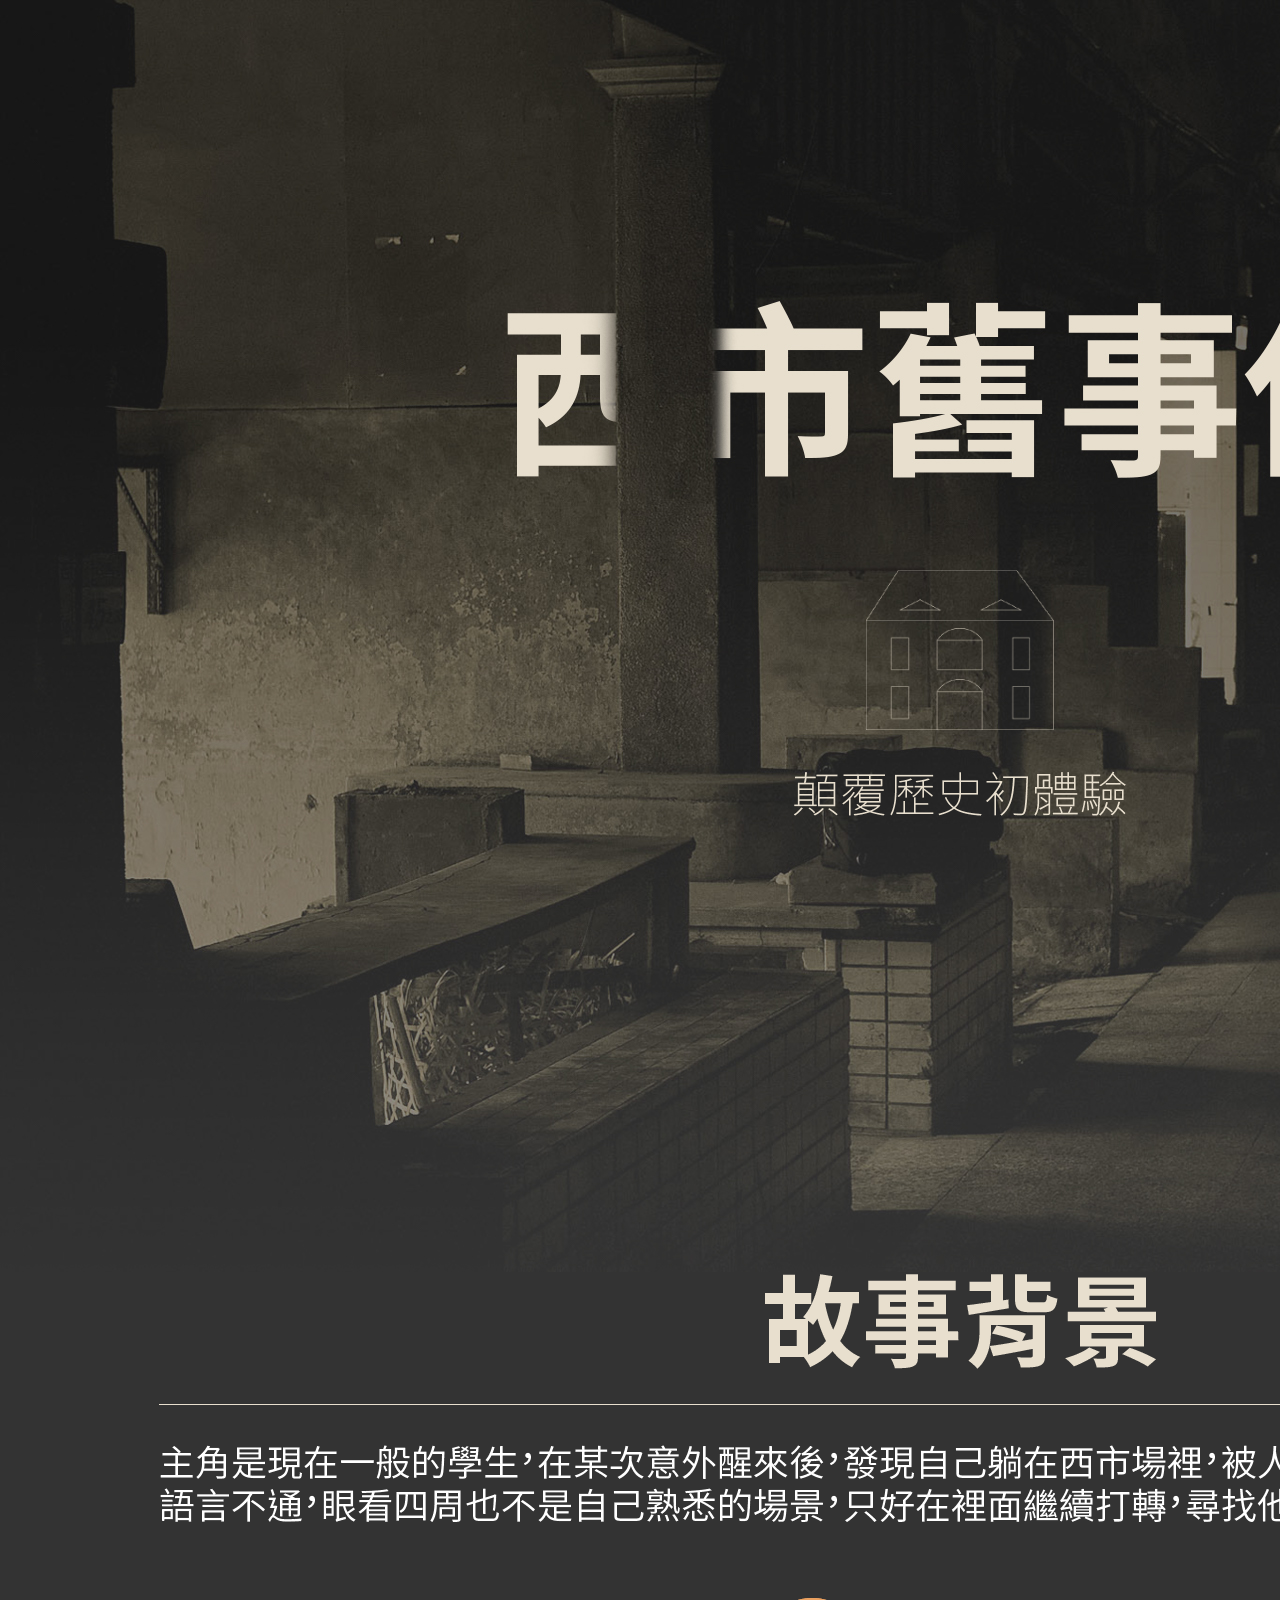
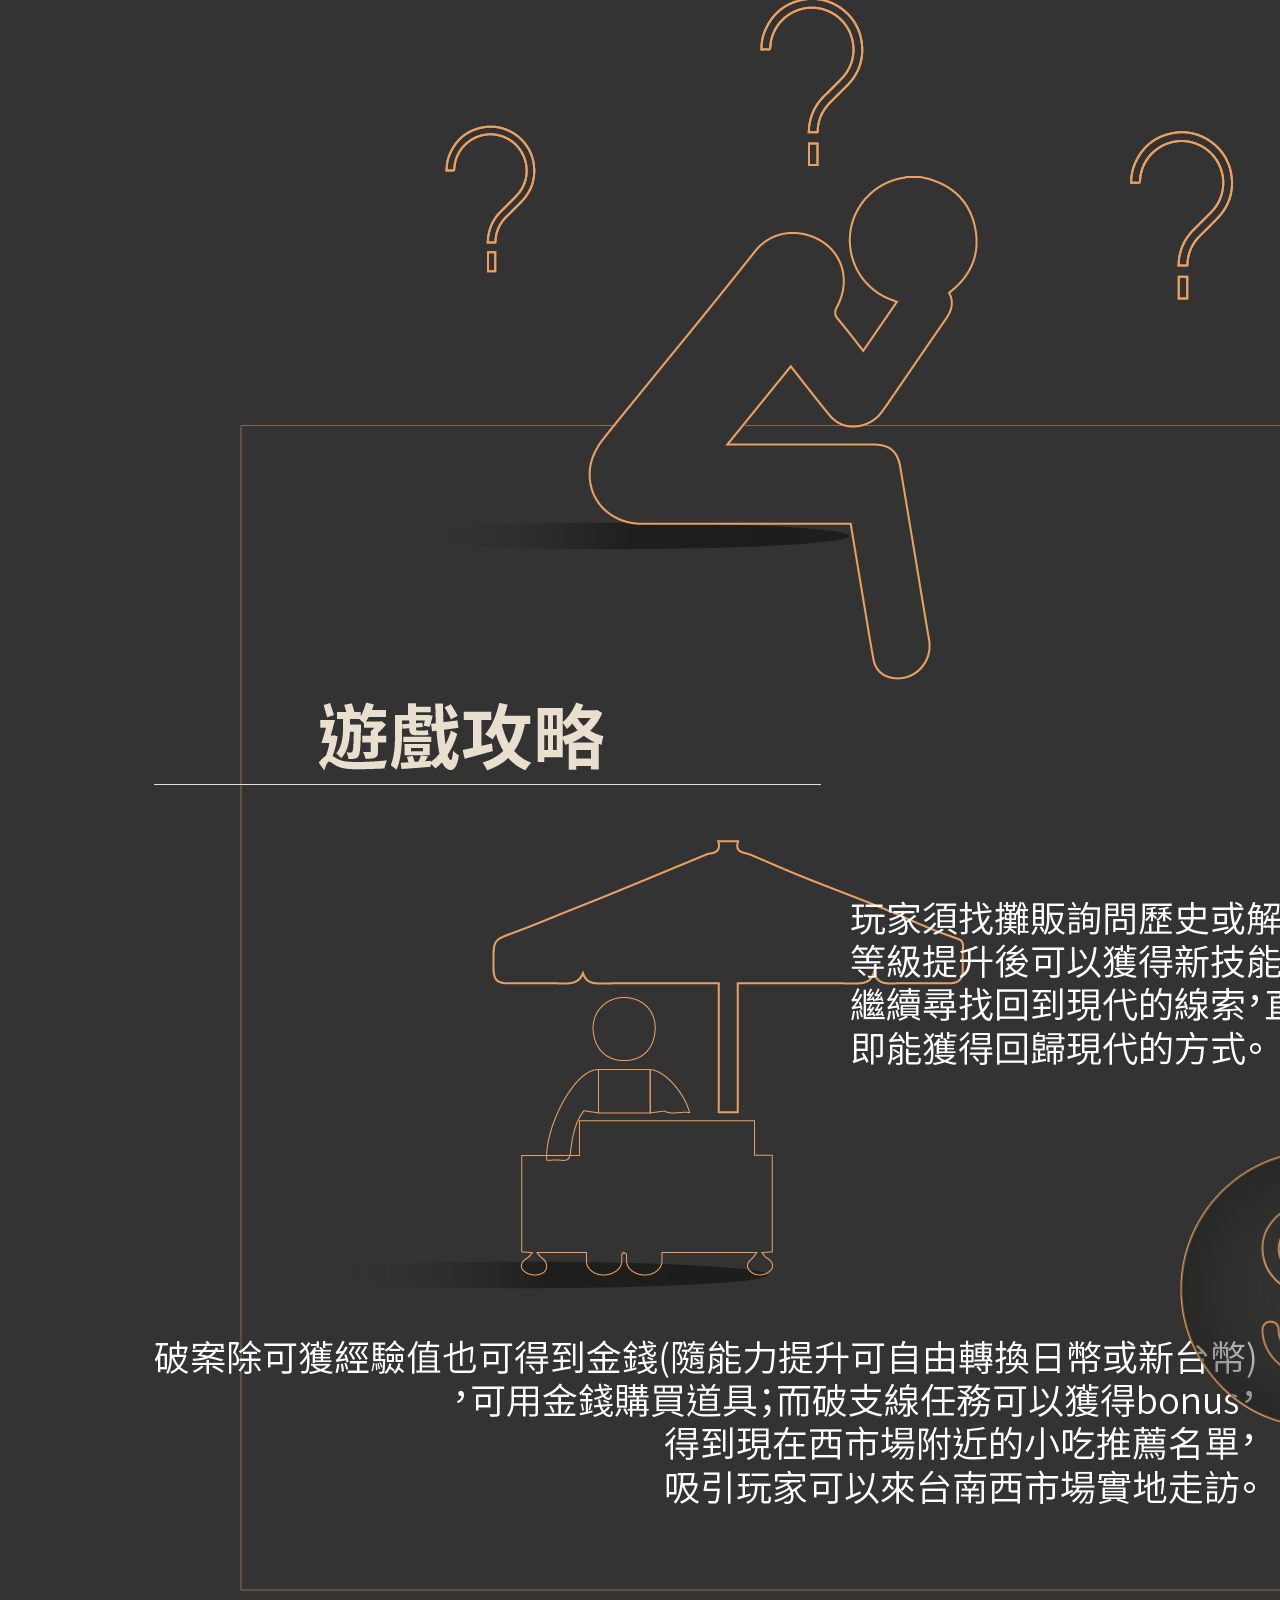
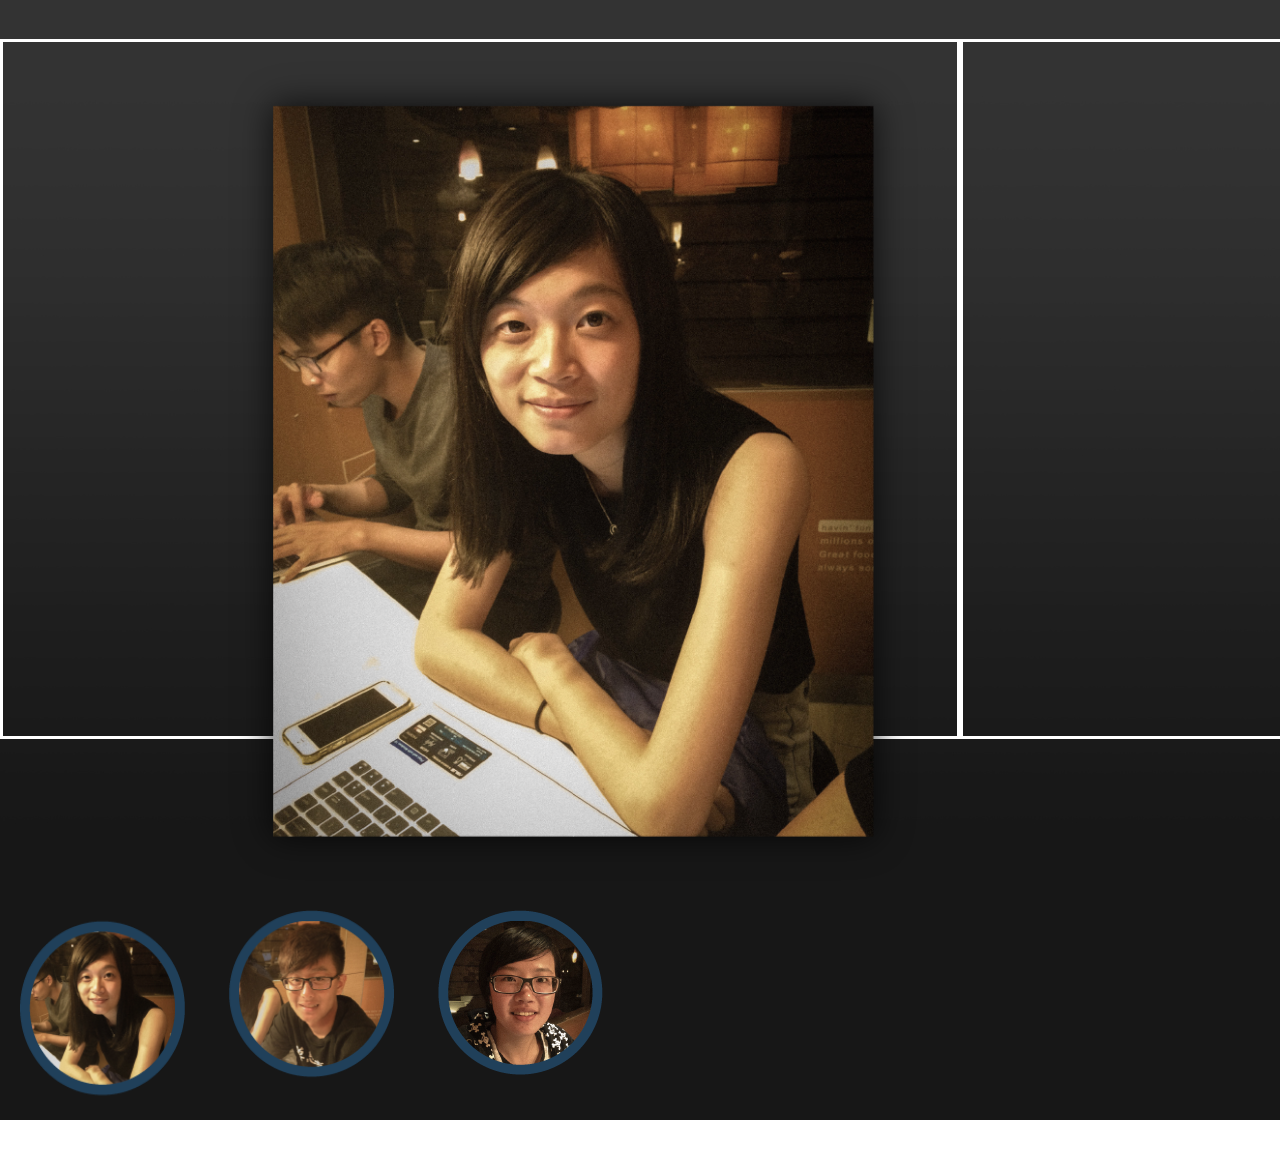
==== index.html @ c97b754c "Added files via upload" ====
<!DOCTYPE html>
<html>
	<head>
		<link href = "index.css" rel = "stylesheet" type="text/css"/>
		<link rel="stylesheet" href="https://maxcdn.bootstrapcdn.com/bootstrap/3.3.6/css/bootstrap.min.css"/>
		<meta charset="UTF-8">
	</head>
	<body>
	
	<div class="bg">
		<div id="icon">
			<div class="center">
				<img src="Pictures/1.png"/>
				<img src="Pictures/2.png"/>
			</div>
		</div>
		<div id="history">
			<div class="center">
				<img src="Pictures/3.png"/>
				<img id="question"src="Pictures/4.png"/>
			</div>
		</div>
		<div id="box">
			<img src="Pictures/5.png"/>
		</div>
		<div id="gameplan">
			<div>
				<img id="move1" src="Pictures/8.png"/>
				<img id="move2" src="Pictures/10.png"/>
				<img class="one" src="Pictures/6.png"/>
				<img id="two" src="Pictures/7.png"/>
				<img class="one" src="Pictures/11.png"/>
				
			</div>
		</div>
		
		<div id="infopic">
			<img src="Pictures/13.png"/>
		</div>
		<div id="info">
		</div>
		
		<div class="footer">
			<img src="Pictures/14-1.png"/>
			<img src="Pictures/14-2.png"/>
			<img src="Pictures/14-3.png"/>
			
		</div>
		
	</div>
	
	</body>
	
</html>
---- index.css ----
body{	
	height: 100%;
}


.bg{
	height: 4320px;
	display: inline-block;
	width: 1920px;
	background-image: url("Pictures/background.jpg");
	background-position: center;
	background-repeat: no-repeat;
	position: relative;
}

#icon{
	position: relative;
	top: 550px;
}
#icon div{
	height: 200px;
}
.center img{
	max-height: 100%;
	max-width: 100%;
	display: block;
	margin: auto;
	padding: 20px 0;
}
#question{
	margin-left: 370px;
}
#history{
	position: relative;
	top: 1050px;
}

#box{
	position: absolute;
	
	top: 2025px;
	left: 240px;
}
#box img{
	width: 100%;
	top: 1200px;
}

#gameplan{
	position: relative;
	width: 100%;
	top: 1050px;
}
#gameplan div img{
	max-height: 100%;
	max-width: 100%;
	
}
.one{
	padding:0;
	margin-left: 8%;
	display: block;
}
#two{
	//position: absolute;
	//top: 10px;
	padding-bottom: 50px;
	margin-left: 15%;
	display: block;
}
#move1{
	position: absolute;
	top: 200px;
	left: 850px;
}
#move2{
	position: absolute;
	top: 450px;
	left: 1180px;
}

#infopic{
	border: solid white;
	float: left;
	position: relative;
	top: 1150px;
	height: 700px;
	width: 50%;
}

#infopic img{
	float: right;
	height: 900px;
}

#info{
	border: solid white;
	float: right;
	position: relative;
	top: 1150px;
	height: 700px;
	width: 50%;
}
.footer{
	position: absolute;
	bottom: 0;
	text-align: justify;
	height: 230px;
	-ms-text-justify: distribute-all-lines;
    text-justify: distribute-all-lines;
	
}
.footer img{
	height: 230px;
	width:165px;
	vertical-align: top;
	display: inline-block;
	*display: inline;
	zoom: 1;
	margin: 20px;
	
}
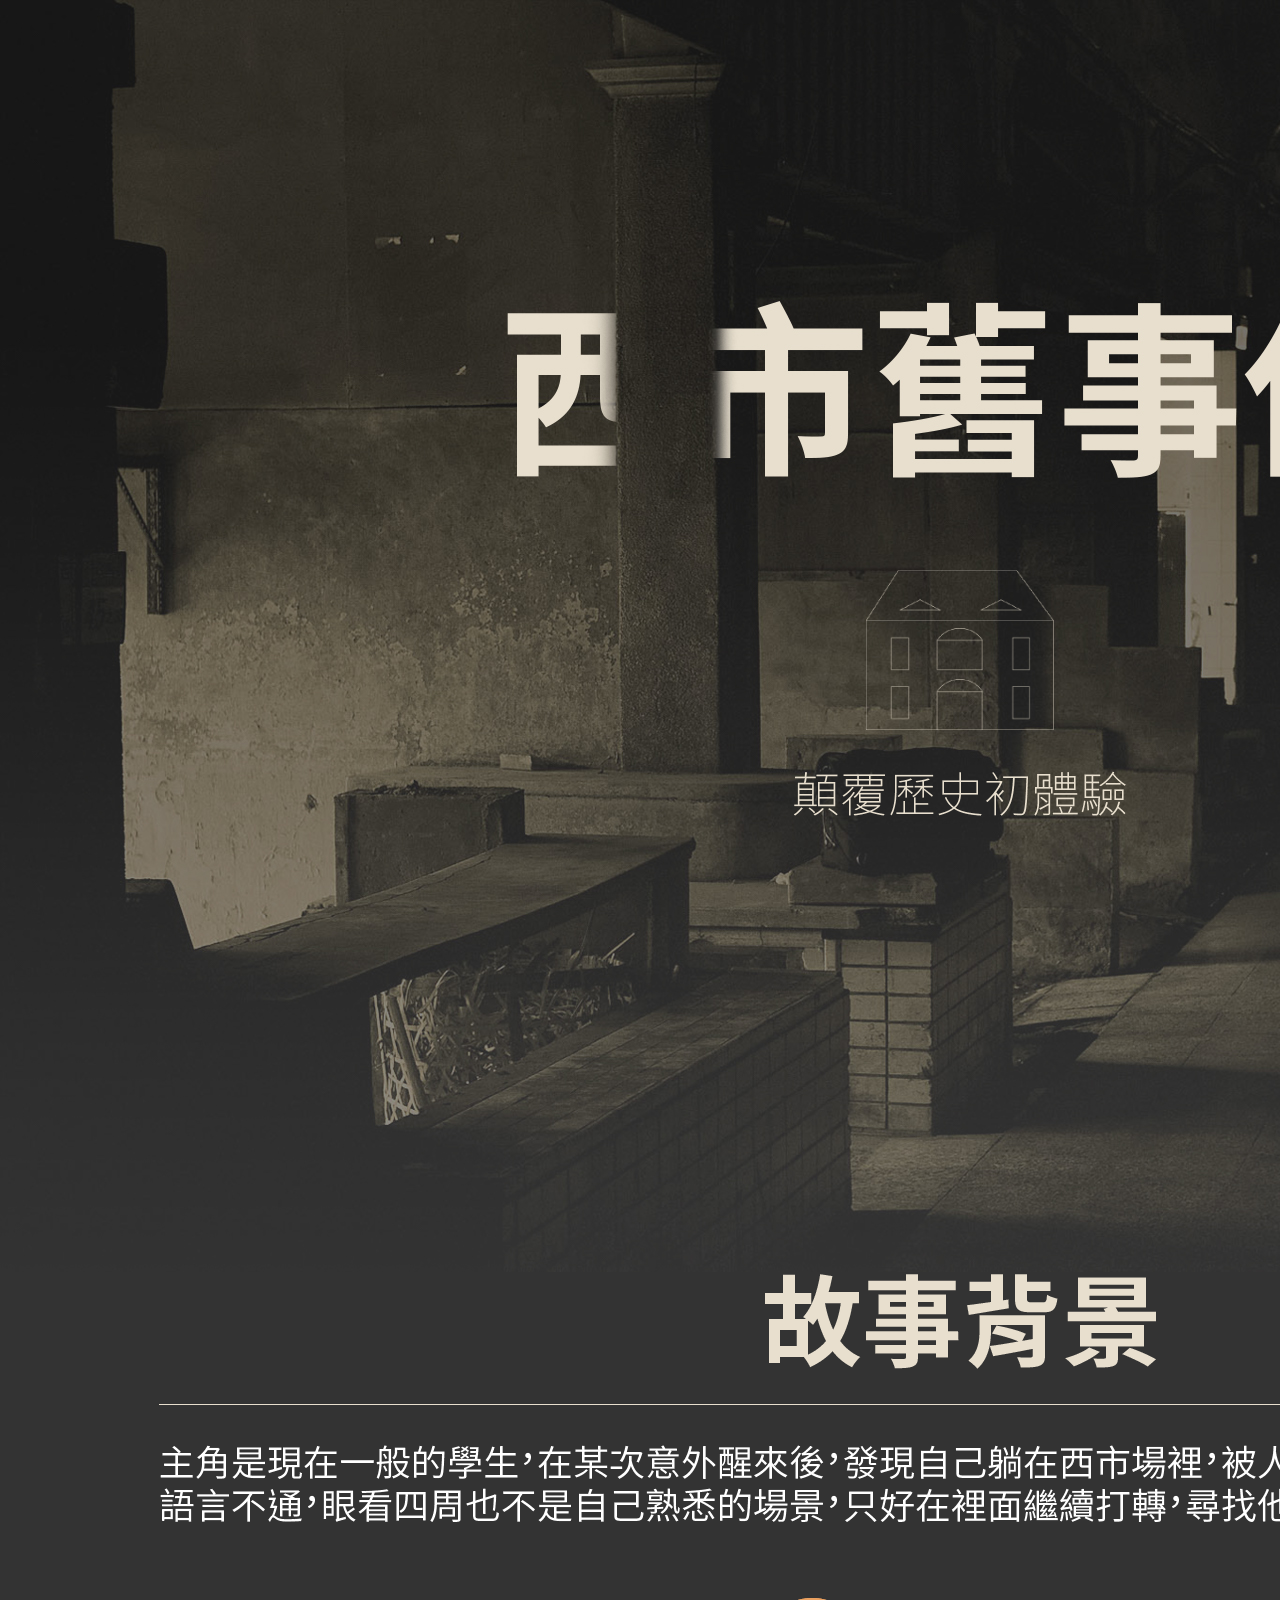
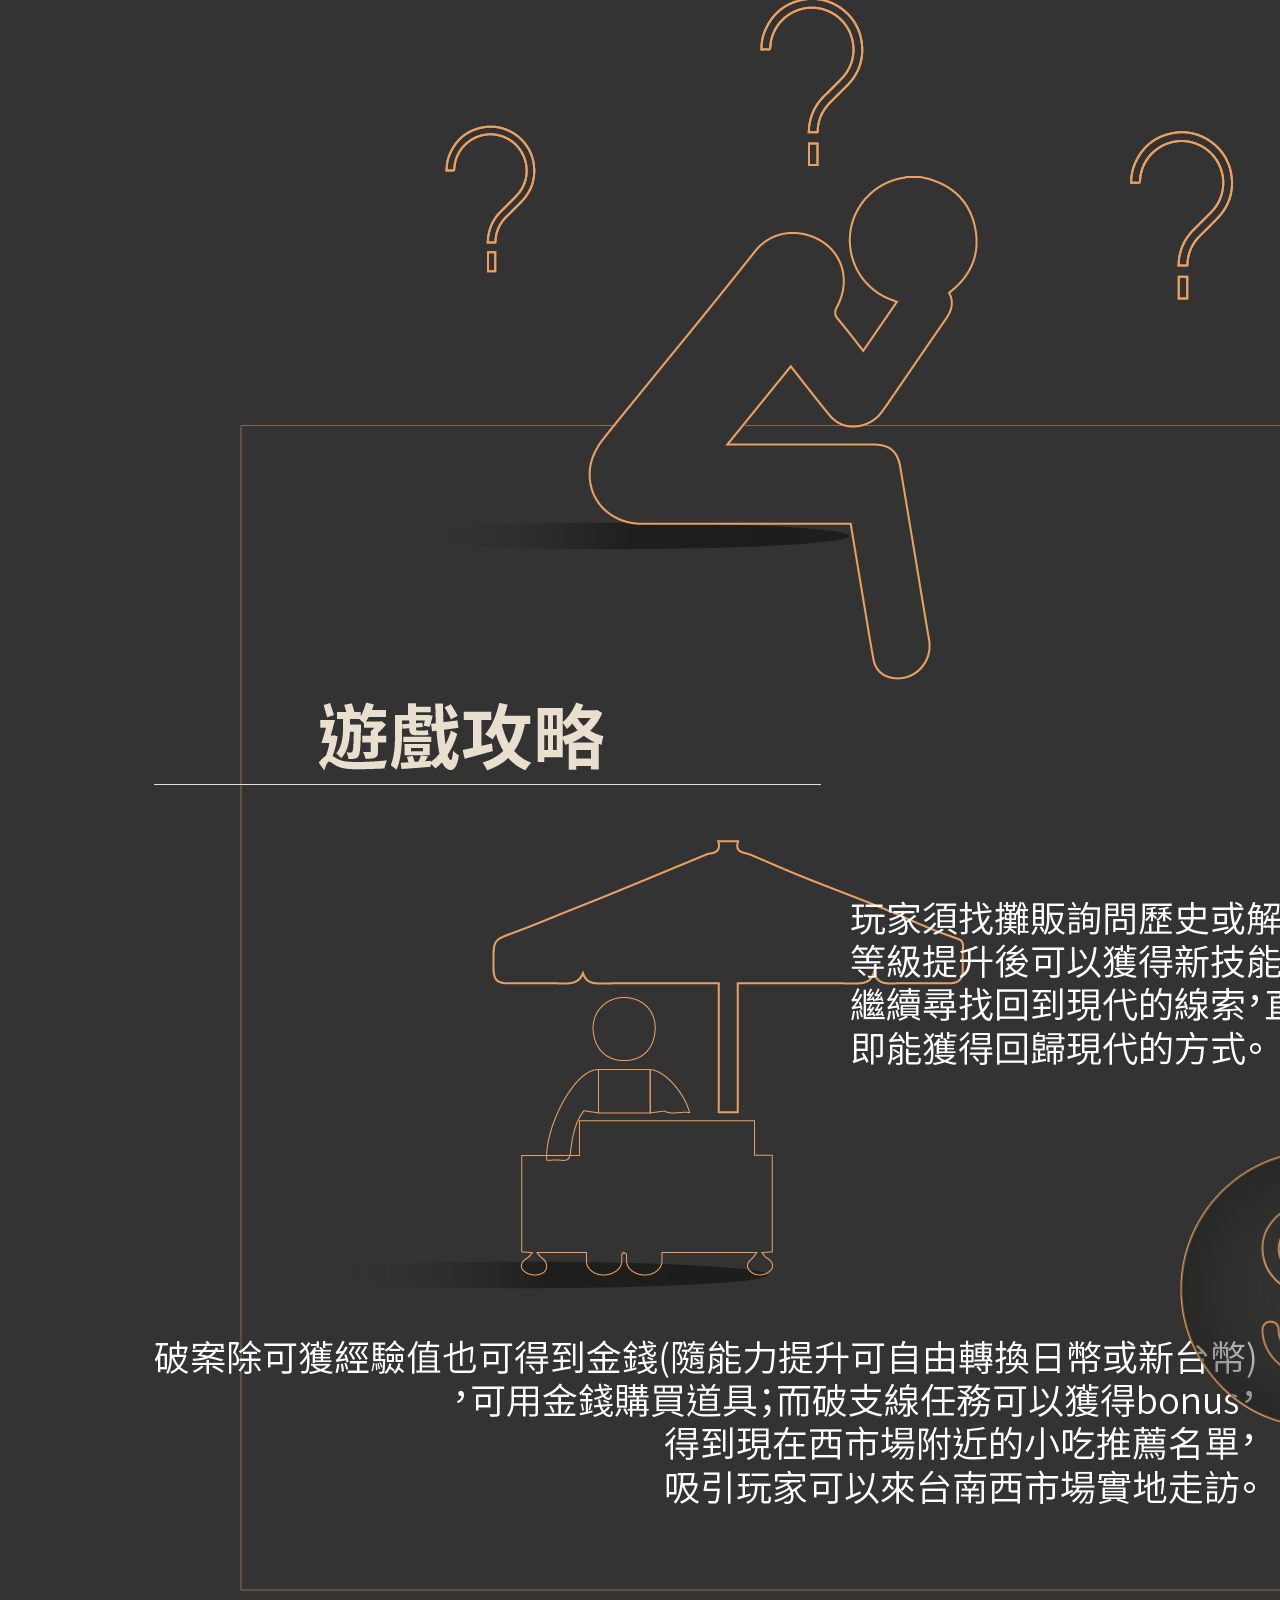
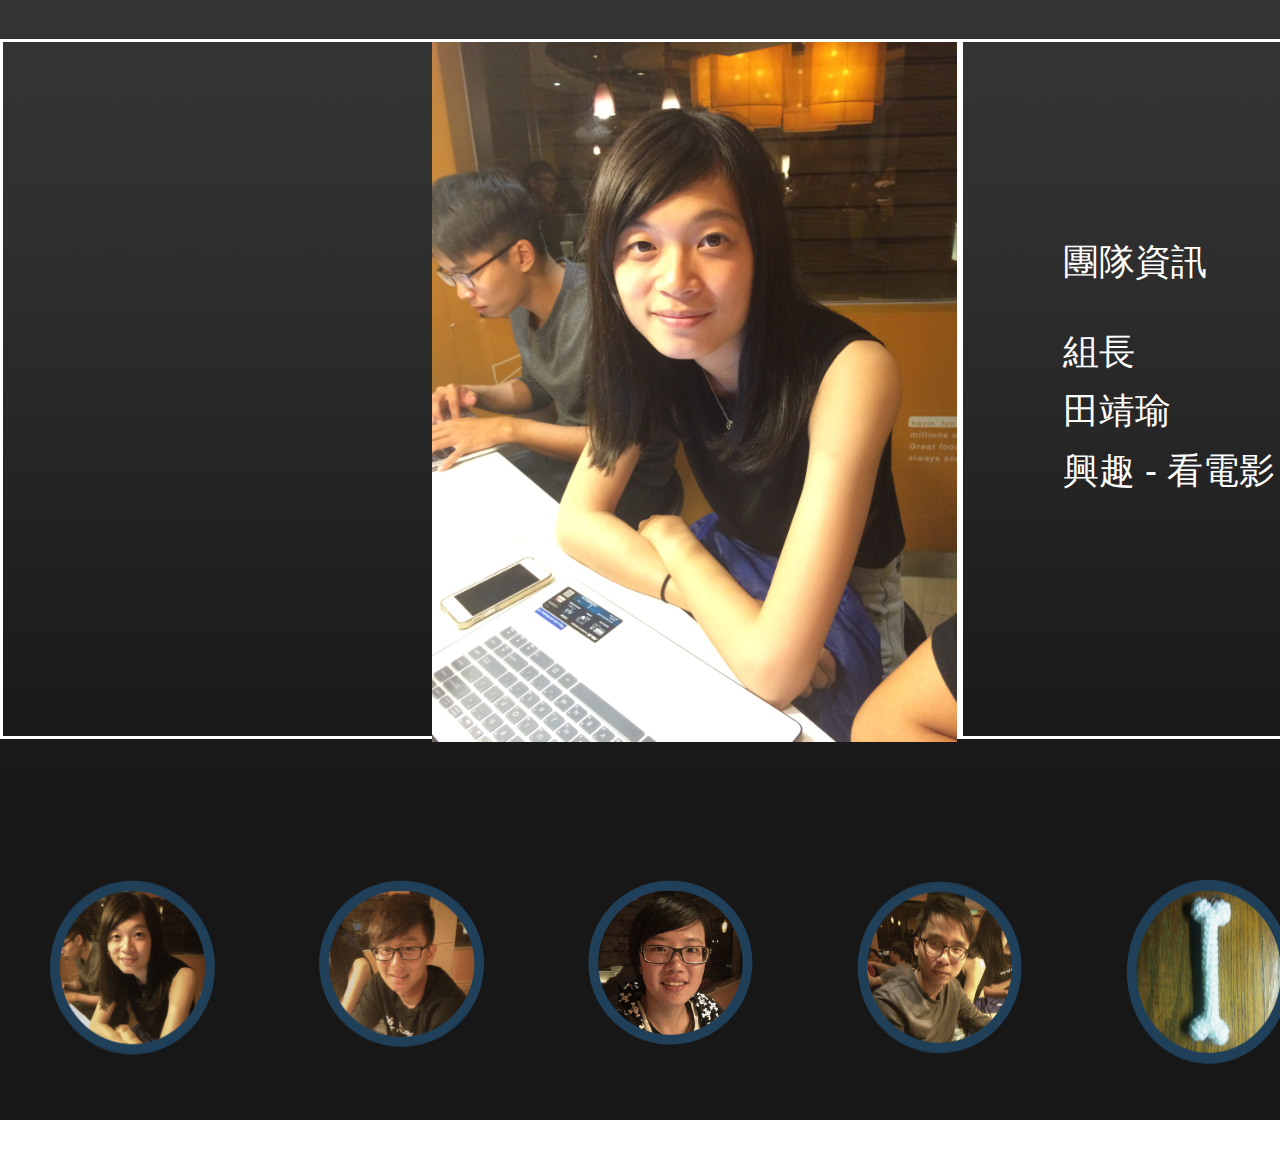
==== commit 3225327f: "Version 1.1" ====
--- a/index.html
+++ b/index.html
@@ -3,6 +3,8 @@
 	<head>
 		<link href = "index.css" rel = "stylesheet" type="text/css"/>
 		<link rel="stylesheet" href="https://maxcdn.bootstrapcdn.com/bootstrap/3.3.6/css/bootstrap.min.css"/>
+		<script src="jquery-2.2.1.min.js"></script>
+		<script type="text/javascript" src="index.js"></script>
 		<meta charset="UTF-8">
 	</head>
 	<body>
@@ -35,16 +37,28 @@
 		</div>
 		
 		<div id="infopic">
-			<img src="Pictures/13.png"/>
+			<img id="pic" src="Pictures/x1.jpeg"/>
 		</div>
 		<div id="info">
+			<div id="top">
+				<h1>團隊資訊</h1>
+			</div>
+			<div id="bot">
+				<h1>組長</h1>
+				<h1>田靖瑜</h1>
+				<h1>興趣 - 看電影</h1>
+			</div>
+			
 		</div>
 		
 		<div class="footer">
-			<img src="Pictures/14-1.png"/>
-			<img src="Pictures/14-2.png"/>
-			<img src="Pictures/14-3.png"/>
-			
+			<img id="p1" src="Pictures/14-1.png"/>
+			<img id="p2" src="Pictures/14-2.png"/>
+			<img id="p3" src="Pictures/14-3.png"/>
+			<img id="p4" src="Pictures/14-4.png"/>
+			<img id="p5" src="Pictures/14-5.png"/>
+			<img id="p6" src="Pictures/14-6.png"/>
+			<img id="p7" src="Pictures/14-7.png"/>
 		</div>
 		
 	</div>
--- a/index.css
+++ b/index.css
@@ -90,7 +90,9 @@
 
 #infopic img{
 	float: right;
-	height: 900px;
+	height: 700px;
+	width: auto;
+	
 }
 
 #info{
@@ -100,15 +102,27 @@
 	top: 1150px;
 	height: 700px;
 	width: 50%;
+	color: white;
 }
+
+#top{
+	margin-top: 200px;
+	margin-left: 100px;
+	font-size: 200%;
+}
+
+#bot{
+	margin-top: 50px;
+	margin-left: 100px;
+}
+
+
 .footer{
 	position: absolute;
 	bottom: 0;
 	text-align: justify;
-	height: 230px;
-	-ms-text-justify: distribute-all-lines;
-    text-justify: distribute-all-lines;
-	
+	height: 290px;
+	margin: 0 auto;
 }
 .footer img{
 	height: 230px;
@@ -116,9 +130,7 @@
 	vertical-align: top;
 	display: inline-block;
 	*display: inline;
-	zoom: 1;
-	margin: 20px;
-	
+	margin: 50px;
 }
 
 
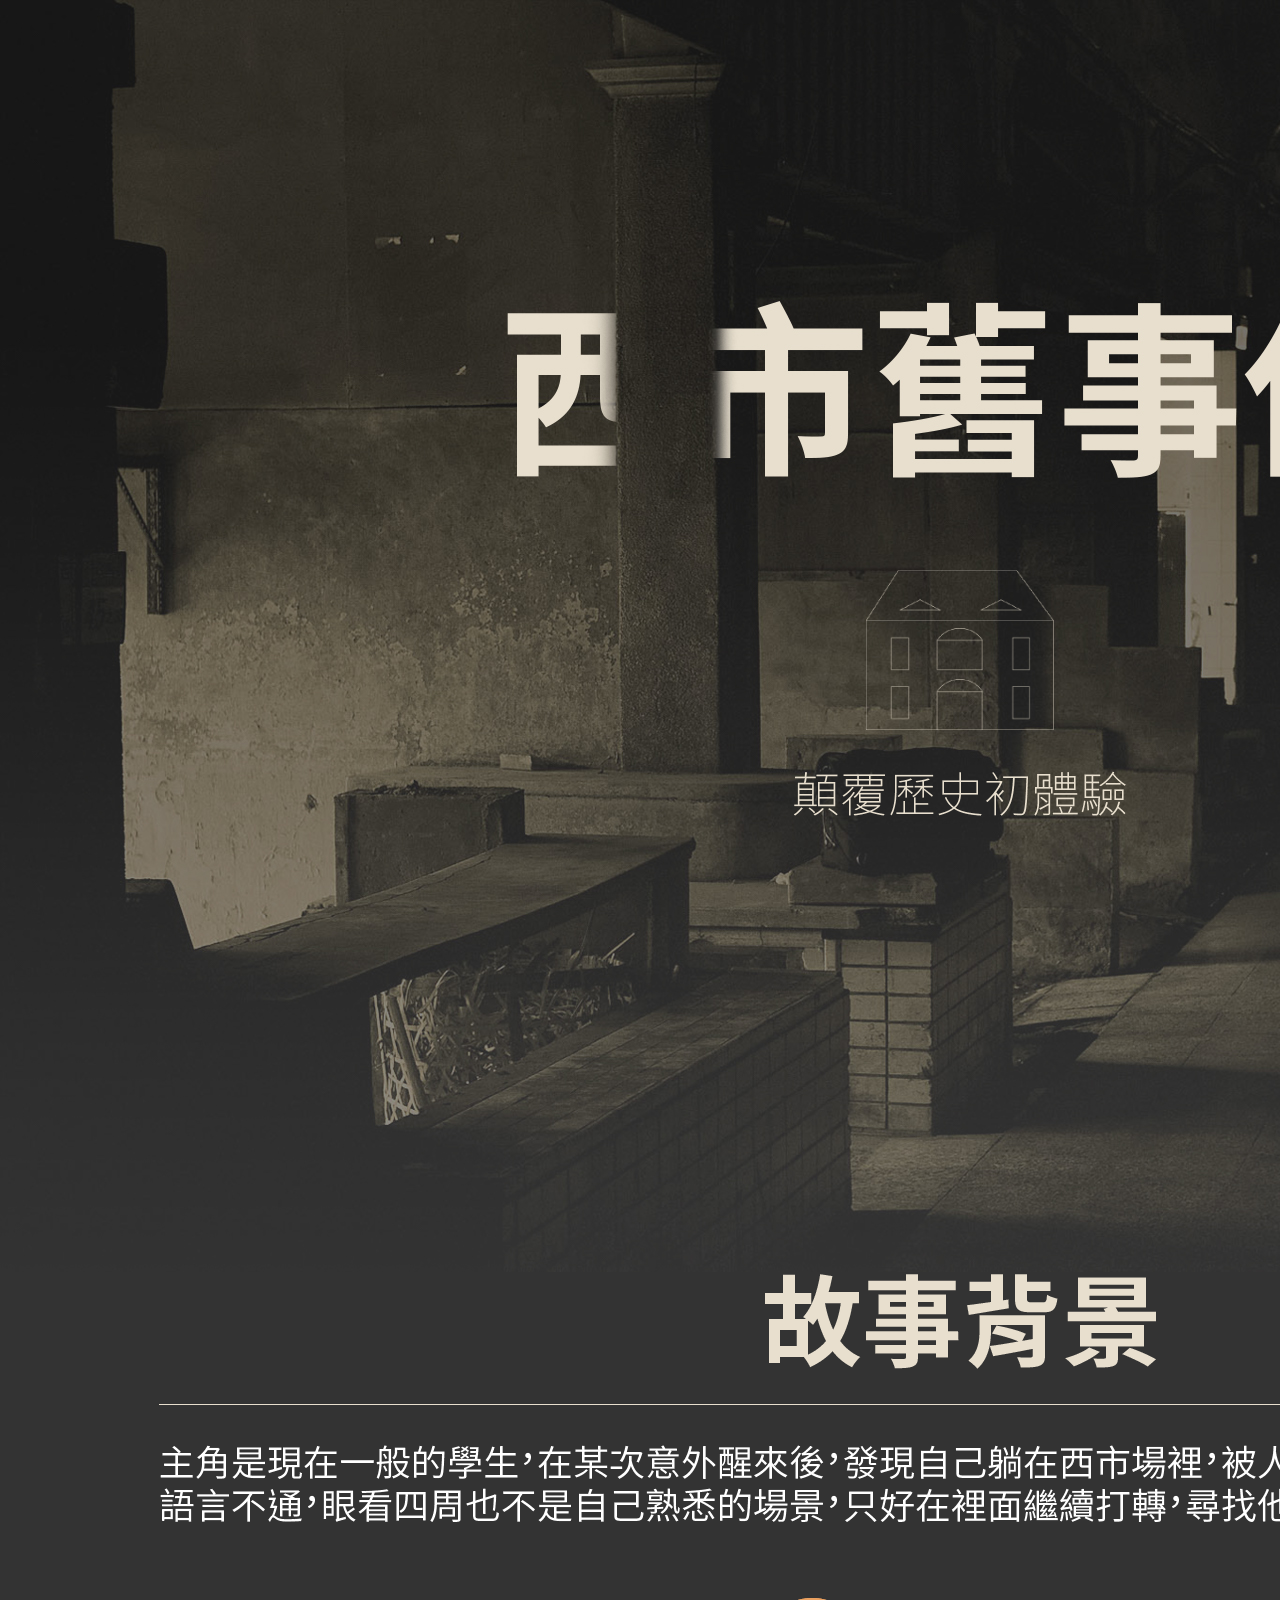
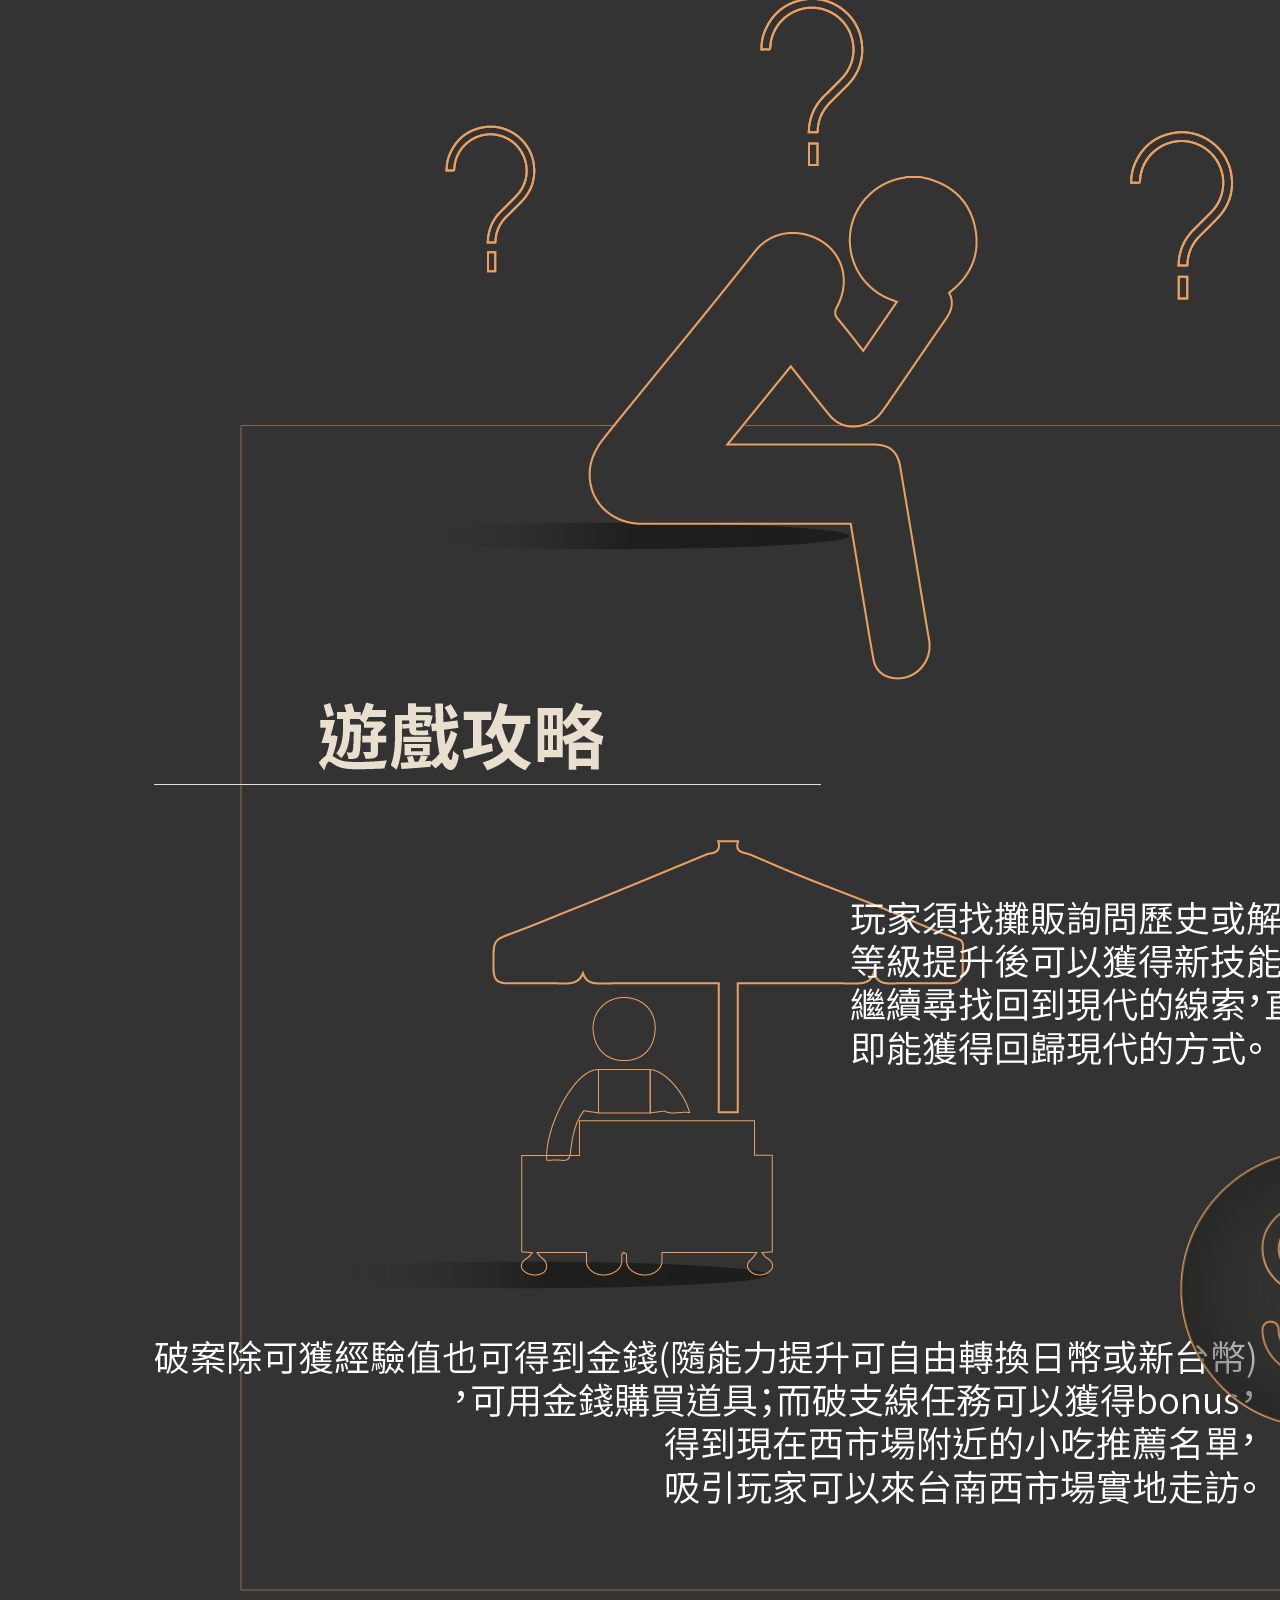
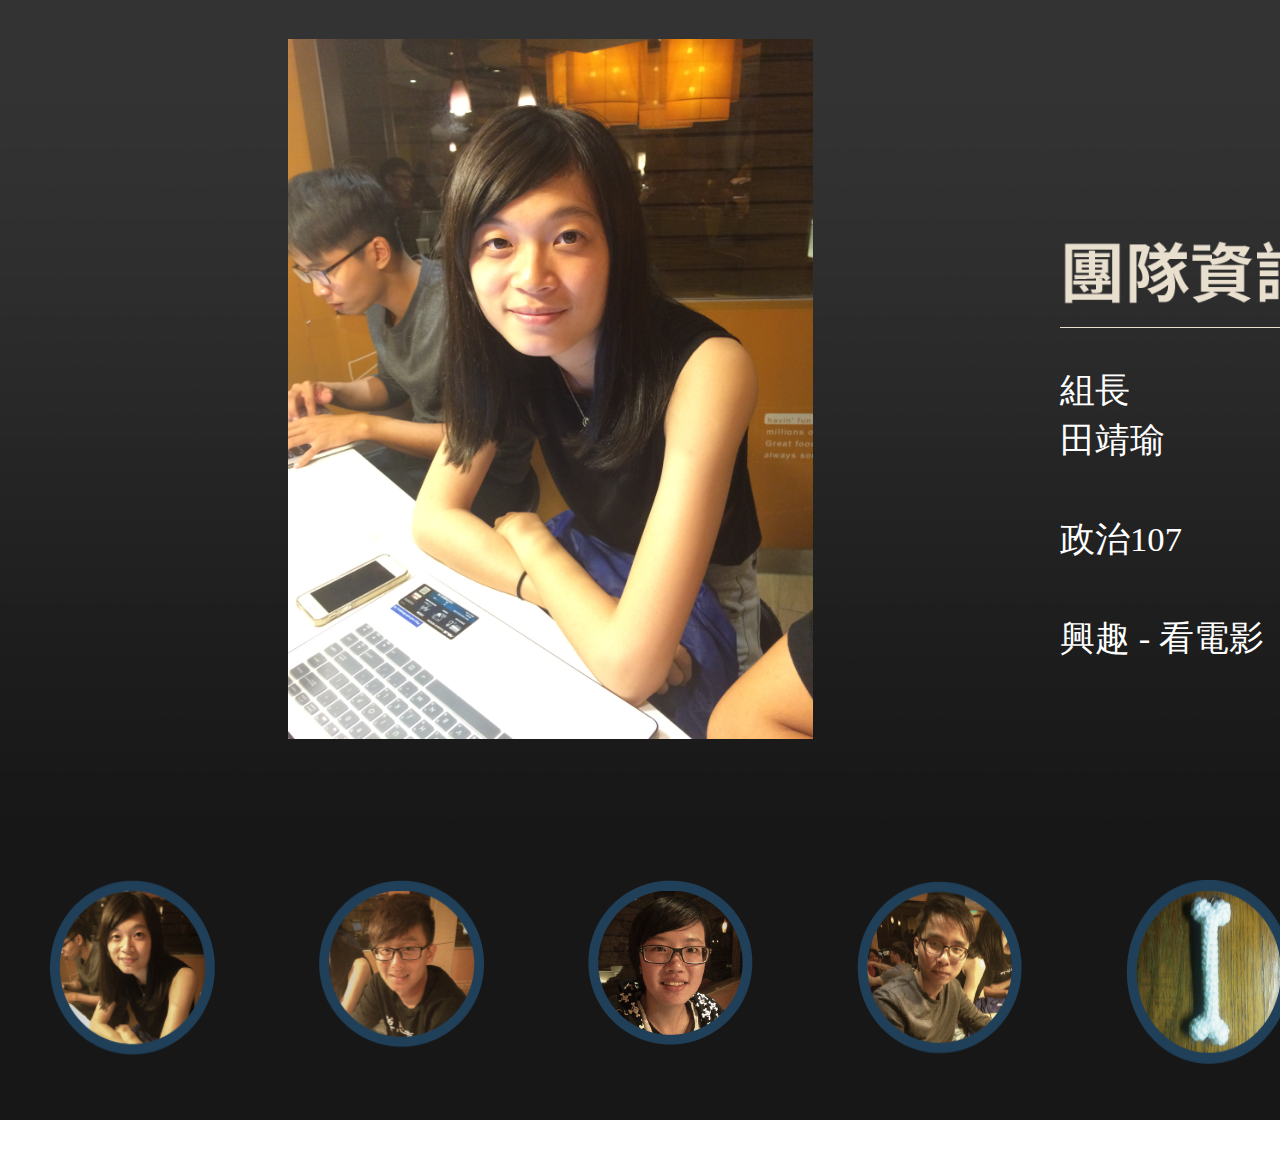
==== commit 1221e870: "cloud" ====
--- a/index.html
+++ b/index.html
@@ -41,12 +41,11 @@
 		</div>
 		<div id="info">
 			<div id="top">
-				<h1>團隊資訊</h1>
+				<img id="text-team" src="Pictures/12.png" style="height:127px;width:600px">
 			</div>
 			<div id="bot">
-				<h1>組長</h1>
-				<h1>田靖瑜</h1>
-				<h1>興趣 - 看電影</h1>
+				<span id="intro">組長<br>田靖瑜<br><br>政治107<br><br>興趣 - 看電影<br>
+                </span>
 			</div>
 			
 		</div>
--- a/index.css
+++ b/index.css
@@ -80,7 +80,7 @@
 }
 
 #infopic{
-	border: solid white;
+	
 	float: left;
 	position: relative;
 	top: 1150px;
@@ -89,14 +89,15 @@
 }
 
 #infopic img{
-	float: right;
+    position:absolute;
+    left:30%;
 	height: 700px;
 	width: auto;
 	
 }
 
 #info{
-	border: solid white;
+	
 	float: right;
 	position: relative;
 	top: 1150px;
@@ -112,10 +113,14 @@
 }
 
 #bot{
-	margin-top: 50px;
+	
 	margin-left: 100px;
 }
 
+#bot span{
+    font-size:26pt;
+    font-family:Microsoft JhengHei;
+}
 
 .footer{
 	position: absolute;
